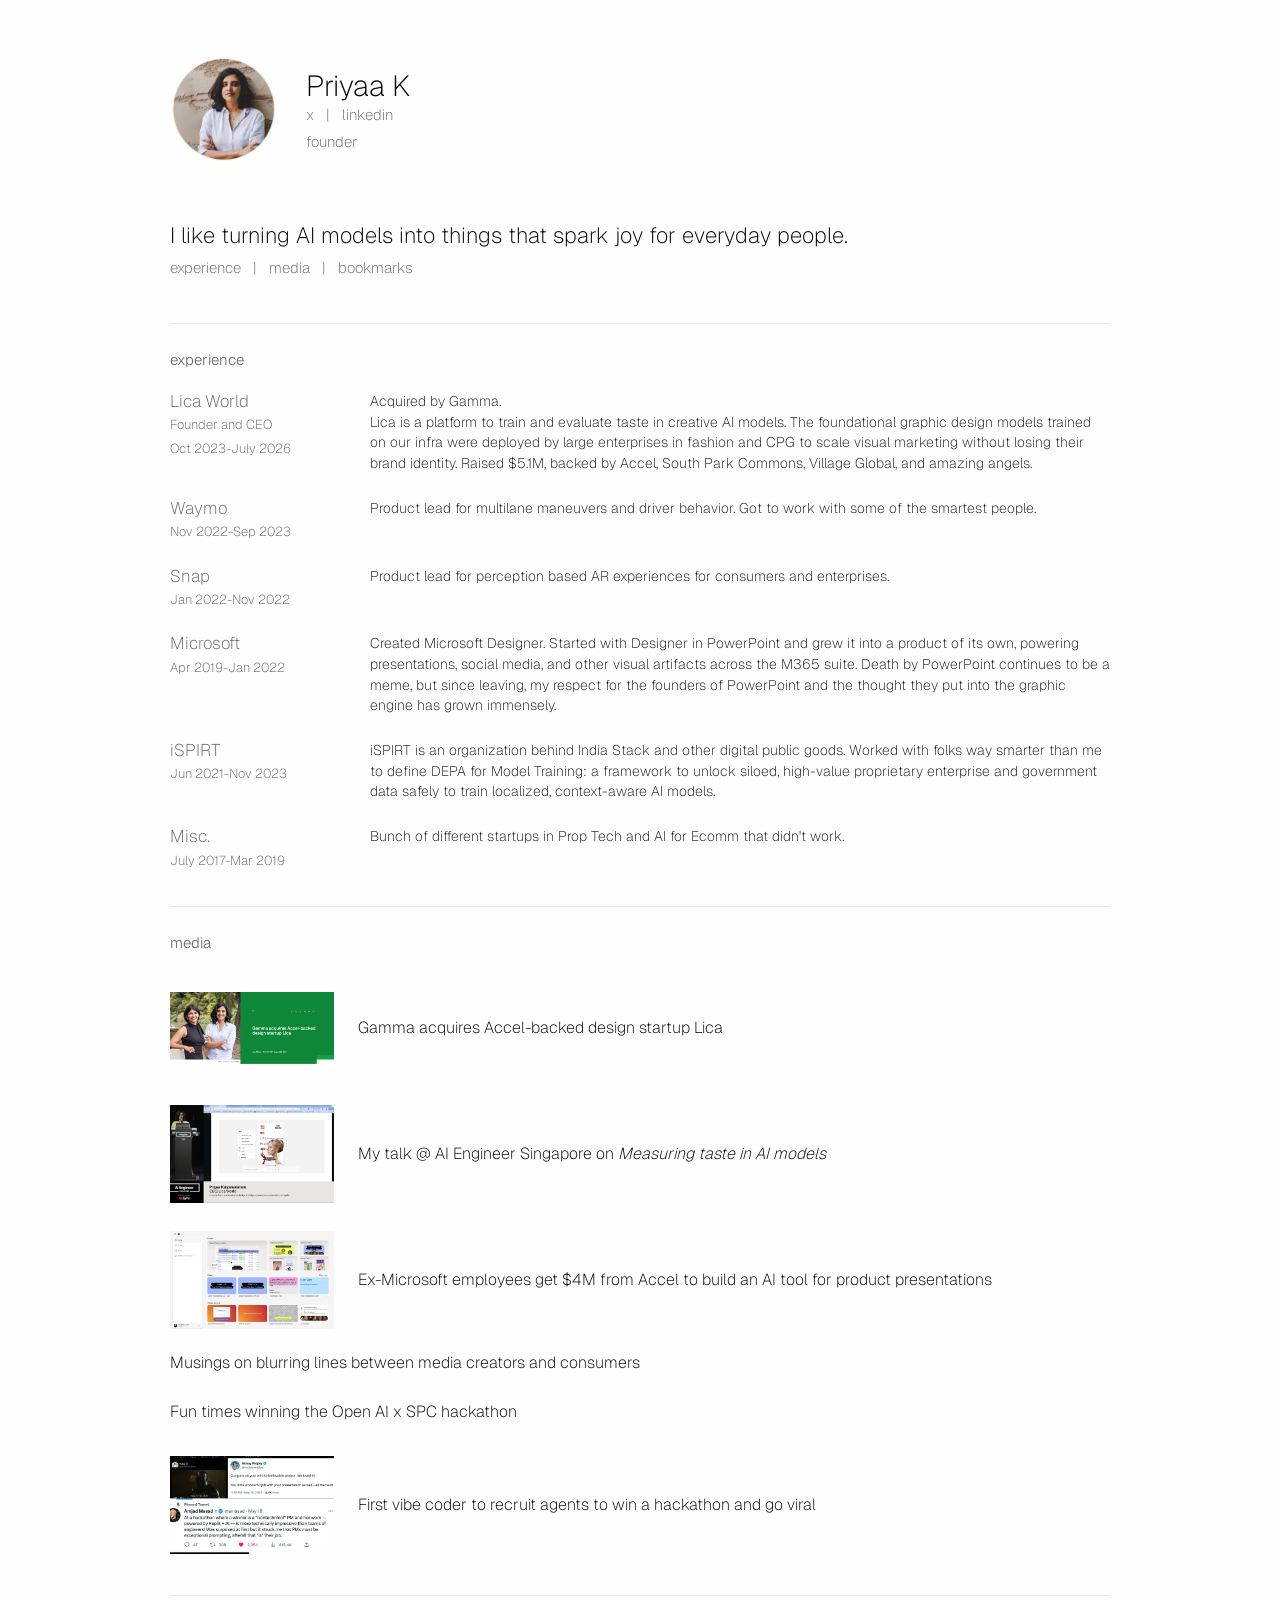
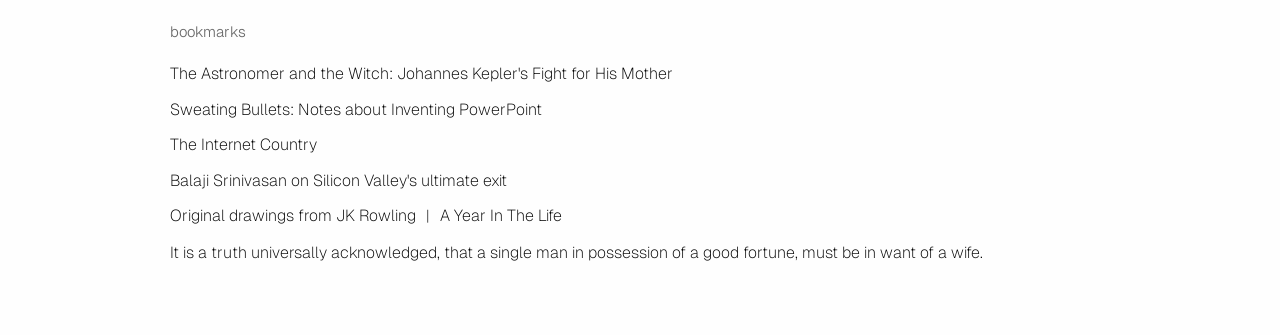
==== site/index.html @ ccb9b4a0 "Update Lica experience description" ====
<!doctype html>
<html lang="en">
  <head>
    <meta charset="utf-8" />
    <meta name="viewport" content="width=device-width, initial-scale=1" />
    <title>Priyaa</title>
    <meta
      name="description"
      content="Priyaa K. Founder working on AI models that spark joy for everyday people."
    />
    <link rel="icon" href="favicon.svg" type="image/svg+xml" />
    <link rel="stylesheet" href="styles.css" />
  </head>
  <body>
    <main class="page-shell">
      <header class="masthead">
        <img class="profile-photo" src="assets/profile.png" alt="Priyaa K" />
        <div class="identity">
          <h1>Priyaa K</h1>
          <nav class="socials" aria-label="social links">
            <a href="https://x.com/pritopian">x</a>
            <span>|</span>
            <a href="https://www.linkedin.com/in/priyaak">linkedin</a>
          </nav>
          <p>founder</p>
        </div>
      </header>

      <section class="hero" aria-label="intro">
        <p>I like turning AI models into things that spark joy for everyday people.</p>
        <nav class="jump-links" aria-label="section links">
          <a href="#experience">experience</a>
          <span>|</span>
          <a href="#media">media</a>
          <span>|</span>
          <a href="#bookmarks">bookmarks</a>
        </nav>
      </section>

      <section id="experience" class="section-block">
        <h2>experience</h2>
        <div class="experience-list">
          <article class="experience-item">
            <div class="experience-meta">
              <h3><a href="https://lica.world/">Lica World</a></h3>
              <p>Founder and CEO</p>
              <p>Oct 2023-July 2026</p>
            </div>
            <p>
              <a href="https://techcrunch.com/2026/08/25/gamma-acquires-accel-backed-design-startup-lica/">
                Acquired by Gamma.
              </a>
              <br />
              Lica is a platform to train and evaluate taste in creative AI models. The foundational
              graphic design models trained on our infra were deployed by large enterprises in
              fashion and CPG to scale visual marketing without losing their brand identity. Raised
              $5.1M, backed by Accel, South Park Commons, Village Global, and amazing angels.
            </p>
          </article>

          <article class="experience-item">
            <div class="experience-meta">
              <h3>Waymo</h3>
              <p>Nov 2022-Sep 2023</p>
            </div>
            <p>
              Product lead for multilane maneuvers and driver behavior. Got to work with some of
              the smartest people.
            </p>
          </article>

          <article class="experience-item">
            <div class="experience-meta">
              <h3>Snap</h3>
              <p>Jan 2022-Nov 2022</p>
            </div>
            <p>Product lead for perception based AR experiences for consumers and enterprises.</p>
          </article>

          <article class="experience-item">
            <div class="experience-meta">
              <h3>Microsoft</h3>
              <p>Apr 2019-Jan 2022</p>
            </div>
            <p>
              Created Microsoft Designer. Started with Designer in PowerPoint and grew it into a
              product of its own, powering presentations, social media, and other visual artifacts
              across the M365 suite. Death by PowerPoint continues to be a meme, but since leaving,
              my respect for the founders of PowerPoint and the thought they put into the graphic
              engine has grown immensely.
            </p>
          </article>

          <article class="experience-item">
            <div class="experience-meta">
              <h3>iSPIRT</h3>
              <p>Jun 2021-Nov 2023</p>
            </div>
            <p>
              iSPIRT is an organization behind India Stack and other digital public goods. Worked
              with folks way smarter than me to define DEPA for Model Training: a framework to
              unlock siloed, high-value proprietary enterprise and government data safely to train
              localized, context-aware AI models.
            </p>
          </article>

          <article class="experience-item">
            <div class="experience-meta">
              <h3>Misc.</h3>
              <p>July 2017-Mar 2019</p>
            </div>
            <p>Bunch of different startups in Prop Tech and AI for Ecomm that didn't work.</p>
          </article>
        </div>
      </section>

      <section id="media" class="section-block">
        <h2>media</h2>
        <div class="media-list">
          <article class="media-item media-item--article">
            <a href="https://techcrunch.com/2026/08/25/gamma-acquires-accel-backed-design-startup-lica/">
              <img src="assets/lica-gamma-article-screenshot.jpg" alt="" />
            </a>
            <span>
              <a href="https://www.gamma.app">Gamma</a>
              <a href="https://techcrunch.com/2026/08/25/gamma-acquires-accel-backed-design-startup-lica/">
                acquires Accel-backed design startup Lica
              </a>
            </span>
          </article>

          <a
            class="media-item"
            href="https://www.youtube.com/watch?v=m12vGjfbNlo&t=27241s"
          >
            <img src="assets/talk-thumbnail.png" alt="" />
            <span>
              My talk @ AI Engineer Singapore on
              <em>Measuring taste in AI models</em>
            </span>
          </a>

          <a
            class="media-item"
            href="https://techcrunch.com/2024/12/03/ex-microsoft-employees-get-4m-from-accel-to-build-an-ai-tool-for-product-presentations/"
          >
            <img src="assets/techcrunch-thumbnail.jpeg" alt="" />
            <span>Ex-Microsoft employees get $4M from Accel to build an AI tool for product presentations</span>
          </a>

          <article class="embed-item">
            <p class="embed-title">Musings on blurring lines between media creators and consumers</p>
            <blockquote class="twitter-tweet" data-dnt="true">
              <a href="https://x.com/gopalkraman/status/2047759199778849010"></a>
            </blockquote>
          </article>

          <article class="embed-item">
            <p class="embed-title">Fun times winning the Open AI x SPC hackathon</p>
            <blockquote class="twitter-tweet" data-dnt="true">
              <a href="https://x.com/JPBrebner/status/1765093057199042590/video/1"></a>
            </blockquote>
          </article>

          <a
            class="media-item"
            href="https://pritopian.substack.com/p/building-an-end-to-end-product-with-replit-ai"
          >
            <img src="assets/vibecoder-thumbnail.png" alt="" />
            <span>First vibe coder to recruit agents to win a hackathon and go viral</span>
          </a>
        </div>
      </section>

      <section id="bookmarks" class="section-block">
        <h2>bookmarks</h2>
        <div class="bookmark-list">
          <a href="https://www.themarginalian.org/2019/12/26/katharina-kepler-witchcraft-dream/">
            The Astronomer and the Witch: Johannes Kepler's Fight for His Mother
          </a>
          <a href="https://www.robertgaskins.com/powerpoint-history/sweating-bullets/gaskins-sweating-bullets-webpdf-isbn-9780985142414.pdf">
            Sweating Bullets: Notes about Inventing PowerPoint
          </a>
          <a href="https://www.tigerfeathers.in/p/the-internet-country">The Internet Country</a>
          <a href="https://www.youtube.com/watch?v=n1kfVAX7WGU">
            Balaji Srinivasan on Silicon Valley's ultimate exit
          </a>
          <p class="bookmark-pair">
            <a href="https://www.harrypotterfanzone.com/jk-rowling-sketches/">
              Original drawings from JK Rowling
            </a>
            <span>|</span>
            <a href="https://www.youtube.com/watch?v=p6-6zaa4NI4">A Year In The Life</a>
          </p>
          <a href="https://www.gutenberg.org/files/1342/1342-h/1342-h.htm#page_1">
            It is a truth universally acknowledged, that a single man in possession of a good
            fortune, must be in want of a wife.
          </a>
        </div>
      </section>
    </main>
    <script async src="https://platform.twitter.com/widgets.js" charset="utf-8"></script>
  </body>
</html>
---- site/styles.css ----
@import url("https://fonts.googleapis.com/css2?family=Geist:wght@200;300;400;500&display=swap");

:root {
  --bg: #fefefe;
  --text: #050505;
  --muted: #696969;
  --line: #e8e8e5;
  --hover: #006b5f;
}

* {
  box-sizing: border-box;
}

html {
  scroll-behavior: smooth;
}

body {
  margin: 0;
  background: var(--bg);
  color: var(--text);
  font-family: "Geist", "Helvetica Neue", Helvetica, Arial, sans-serif;
  font-stretch: normal;
  font-size: 15px;
  font-weight: 200;
  line-height: 1.48;
  letter-spacing: 0;
}

a {
  color: inherit;
  text-decoration: none;
  transition: color 160ms ease;
}

a:hover,
a:focus-visible {
  color: var(--hover);
}

img {
  display: block;
  max-width: 100%;
}

.page-shell {
  width: min(100% - 44px, 940px);
  margin: 0 auto;
  padding: 56px 0 72px;
}

.masthead {
  display: flex;
  align-items: center;
  gap: 24px;
  margin-bottom: 54px;
}

.profile-photo {
  width: 112px;
  height: 112px;
  border-radius: 999px;
  object-fit: cover;
}

.identity h1 {
  margin: 0 0 2px;
  font-size: clamp(23px, 2.6vw, 29px);
  font-weight: 200;
  line-height: 1.08;
}

.identity p,
.socials,
.jump-links,
.section-block h2,
.experience-meta p {
  color: var(--muted);
}

.identity p {
  margin: 4px 0 0;
  font-size: 15px;
}

.socials,
.jump-links {
  display: flex;
  gap: 12px;
  align-items: center;
  font-size: 15px;
}

.hero {
  margin-bottom: 44px;
}

.hero p {
  max-width: none;
  margin: 0 0 8px;
  font-size: clamp(18px, 2vw, 22px);
  font-weight: 200;
  line-height: 1.22;
  white-space: nowrap;
}

.jump-links {
  font-size: 15px;
}

.section-block {
  border-top: 1px solid var(--line);
  padding-top: 28px;
  margin-top: 36px;
  scroll-margin-top: 28px;
}

.section-block h2 {
  margin: 0 0 24px;
  font-size: 15px;
  font-weight: 300;
  line-height: 1;
}

.experience-list {
  display: grid;
  gap: 24px;
}

.experience-item {
  display: grid;
  grid-template-columns: 170px 1fr;
  gap: 30px;
}

.experience-meta h3 {
  margin: 0;
  color: var(--muted);
  font-size: 17px;
  font-weight: 200;
  line-height: 1.2;
}

.experience-meta p {
  margin: 4px 0 0;
  font-size: 13px;
}

.experience-item > p {
  margin: 0;
  max-width: 860px;
  color: #1d1d1d;
  font-size: 14px;
}

.media-list {
  display: grid;
  gap: 18px;
}

.media-item {
  display: grid;
  grid-template-columns: 164px 1fr;
  gap: 24px;
  align-items: center;
  min-height: 108px;
}

.media-item img {
  width: 164px;
  height: 98px;
  object-fit: cover;
  filter: saturate(0.94);
}

.media-item--article img {
  aspect-ratio: 16 / 7;
  background: #f7f6f2;
  height: auto;
  object-fit: contain;
  object-position: center top;
}

.media-item span,
.text-link,
.bookmark-list a {
  font-size: 16px;
  font-weight: 200;
  line-height: 1.35;
}

.media-item em {
  font-style: italic;
  font-weight: inherit;
}

.text-link {
  display: block;
  width: fit-content;
}

.embed-item {
  display: grid;
  gap: 10px;
}

.embed-title {
  margin: 0;
  font-size: 16px;
  font-weight: 200;
  line-height: 1.35;
}

.embed-item .twitter-tweet {
  margin: 0 !important;
}

.bookmark-list {
  display: grid;
  gap: 14px;
}

.bookmark-list a {
  width: fit-content;
}

.bookmark-pair {
  display: flex;
  gap: 10px;
  margin: 0;
}

@media (max-width: 720px) {
  body {
    font-size: 16px;
  }

  .page-shell {
    width: min(100% - 30px, 1120px);
    padding: 30px 0 52px;
  }

  .masthead {
    gap: 16px;
    margin-bottom: 38px;
  }

  .profile-photo {
    width: 92px;
    height: 92px;
  }

  .identity h1 {
    font-size: 24px;
  }

  .identity p,
  .socials {
    font-size: 15px;
  }

  .hero {
    margin-bottom: 36px;
  }

  .hero p {
    font-size: 19px;
    white-space: normal;
  }

  .experience-item,
  .media-item {
    grid-template-columns: 1fr;
    gap: 10px;
  }

  .experience-list {
    gap: 24px;
  }

  .experience-meta h3,
  .media-item span,
  .text-link,
  .bookmark-list a {
    font-size: 16px;
  }

  .media-item span {
    order: -1;
  }

  .experience-meta p {
    font-size: 13px;
  }

  .experience-item > p {
    font-size: 15px;
  }

  .media-item {
    align-items: start;
    min-height: 0;
  }

  .media-item img {
    width: min(100%, 320px);
    height: auto;
    aspect-ratio: 16 / 10;
  }

  .media-item--article img {
    aspect-ratio: 16 / 7;
    object-position: center top;
  }

}
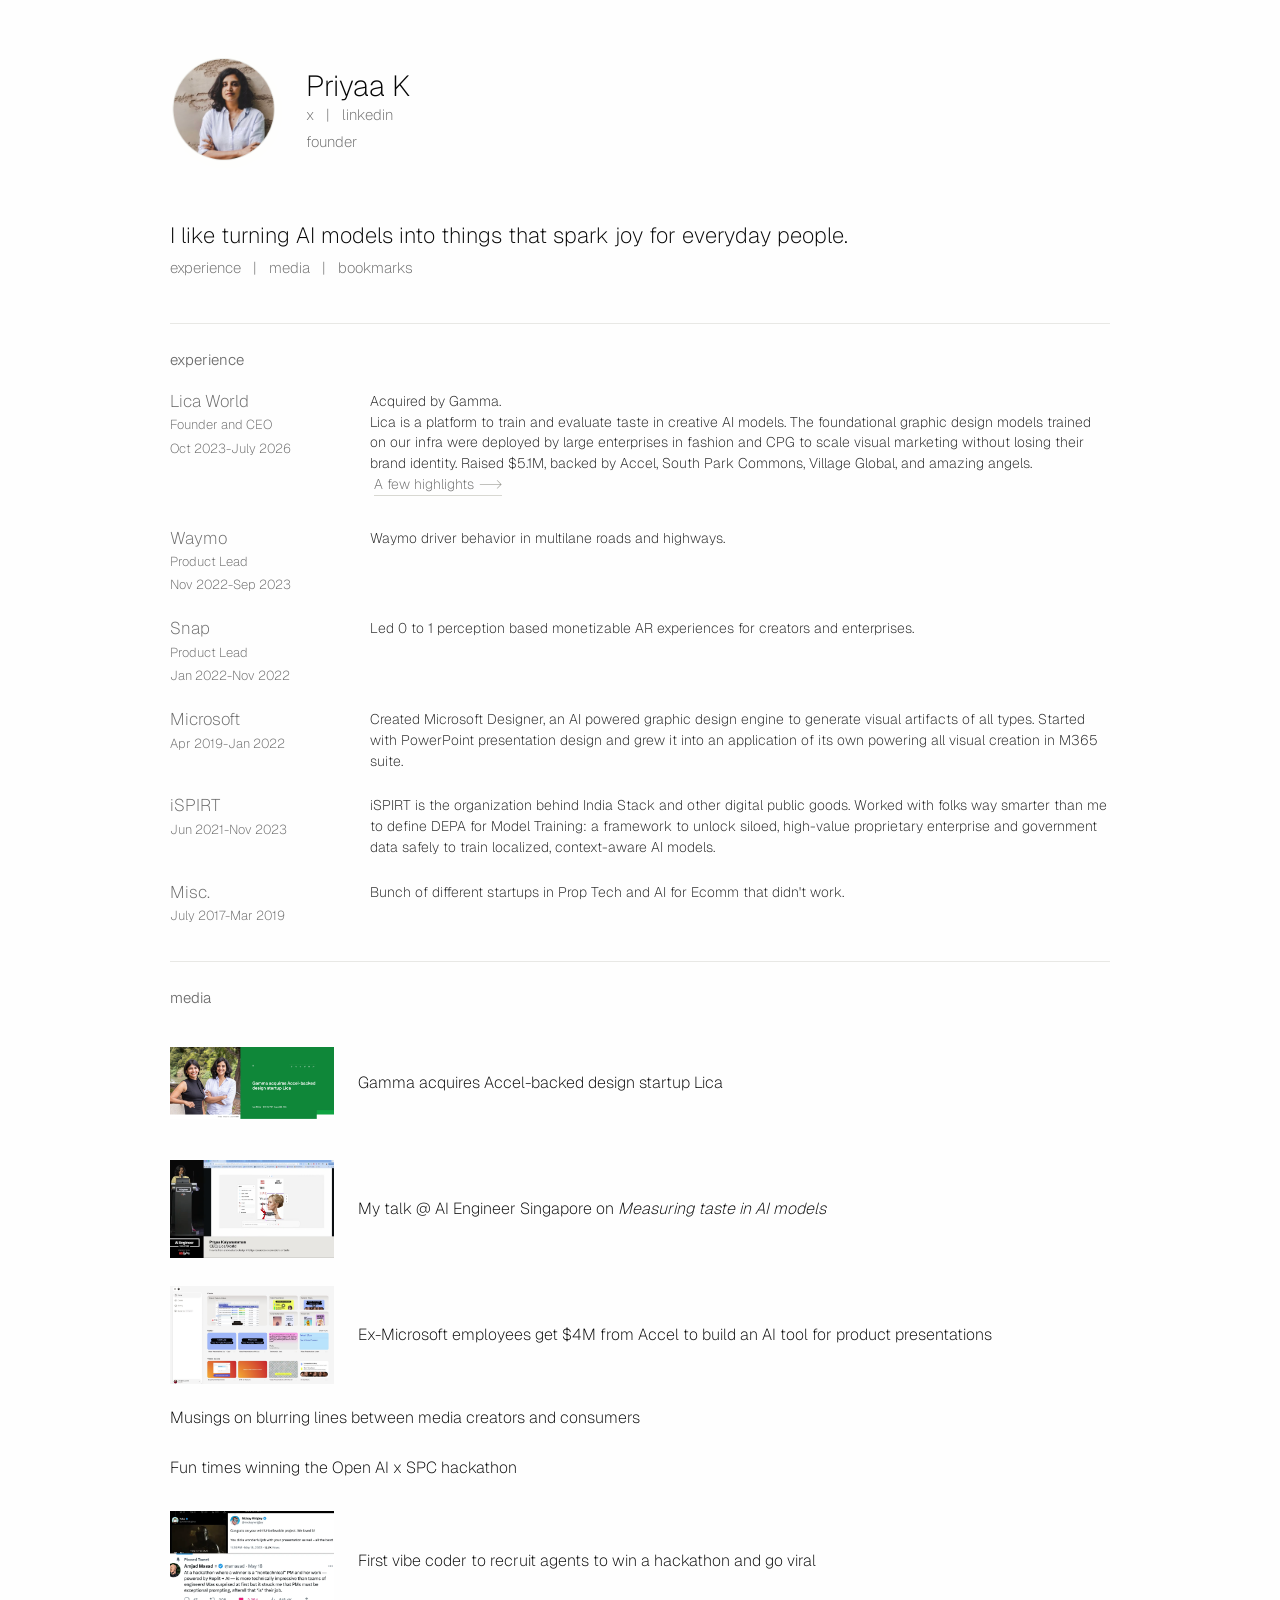
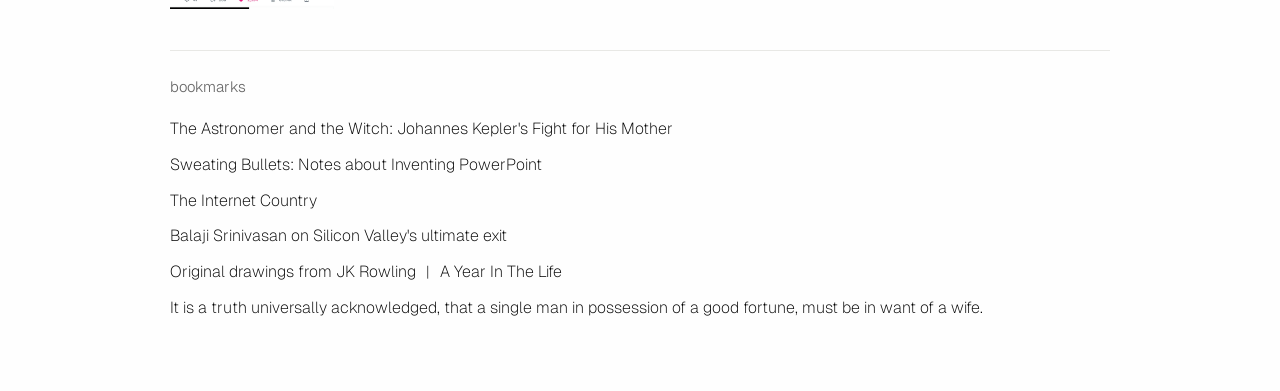
==== commit 6406b864: "Add Lica highlights and update experience copy" ====
--- a/site/index.html
+++ b/site/index.html
@@ -46,35 +46,73 @@
               <p>Founder and CEO</p>
               <p>Oct 2023-July 2026</p>
             </div>
-            <p>
-              <a href="https://techcrunch.com/2026/08/25/gamma-acquires-accel-backed-design-startup-lica/">
-                Acquired by Gamma.
-              </a>
-              <br />
-              Lica is a platform to train and evaluate taste in creative AI models. The foundational
-              graphic design models trained on our infra were deployed by large enterprises in
-              fashion and CPG to scale visual marketing without losing their brand identity. Raised
-              $5.1M, backed by Accel, South Park Commons, Village Global, and amazing angels.
-            </p>
+            <div class="experience-content">
+              <p>
+                <a href="https://techcrunch.com/2026/08/25/gamma-acquires-accel-backed-design-startup-lica/">
+                  Acquired by Gamma.
+                </a>
+                <br />
+                Lica is a platform to train and evaluate taste in creative AI models. The foundational
+                graphic design models trained on our infra were deployed by large enterprises in
+                fashion and CPG to scale visual marketing without losing their brand identity. Raised
+                $5.1M, backed by Accel, South Park Commons, Village Global, and amazing angels.
+                <button
+                  class="highlights-trigger"
+                  type="button"
+                  aria-expanded="false"
+                  aria-controls="lica-highlights"
+                >
+                  A few highlights
+                </button>
+              </p>
+              <div class="highlights" id="lica-highlights">
+                <ul>
+                  <li>
+                    Built the largest graphic design dataset of 1.5 Million+ layered compositions across
+                    presentations, posters, social media, and other design formats.
+                    <a href="https://x.com/pritopian/status/2035026611540746746">post</a>
+                    <span>|</span>
+                    <a href="https://arxiv.org/pdf/2603.16098v1">arxiv</a>
+                  </li>
+                  <li>
+                    Trained in-house graphic design models that generated structured, editable
+                    objects rather than flattened PNGs, enabling layer-level control and iteration.
+                    <a href="https://x.com/pritopian/status/2037167928114896987">x</a>
+                  </li>
+                  <li>
+                    Deployed agentic systems tuned for large ecomm brands in fashion and CPG, with
+                    dynamic token allocation and routing across open- and closed-source models to
+                    automate creative production at scale.
+                  </li>
+                  <li>
+                    Published Graphic Design Bench (GDB), the first benchmark evaluating frontier models
+                    on real-world design tasks drawn from professional creative workflows in
+                    enterprises.
+                    <a href="https://lica.world/blog/gdb-real-world-benchmark-for-graphic-design">blog</a>
+                    <span>|</span>
+                    <a href="https://github.com/lica-world/GDB">github</a>
+                  </li>
+                </ul>
+              </div>
+            </div>
           </article>
 
           <article class="experience-item">
             <div class="experience-meta">
               <h3>Waymo</h3>
+              <p>Product Lead</p>
               <p>Nov 2022-Sep 2023</p>
             </div>
-            <p>
-              Product lead for multilane maneuvers and driver behavior. Got to work with some of
-              the smartest people.
-            </p>
+            <p>Waymo driver behavior in multilane roads and highways.</p>
           </article>
 
           <article class="experience-item">
             <div class="experience-meta">
               <h3>Snap</h3>
+              <p>Product Lead</p>
               <p>Jan 2022-Nov 2022</p>
             </div>
-            <p>Product lead for perception based AR experiences for consumers and enterprises.</p>
+            <p>Led 0 to 1 perception based monetizable AR experiences for creators and enterprises.</p>
           </article>
 
           <article class="experience-item">
@@ -83,11 +121,10 @@
               <p>Apr 2019-Jan 2022</p>
             </div>
             <p>
-              Created Microsoft Designer. Started with Designer in PowerPoint and grew it into a
-              product of its own, powering presentations, social media, and other visual artifacts
-              across the M365 suite. Death by PowerPoint continues to be a meme, but since leaving,
-              my respect for the founders of PowerPoint and the thought they put into the graphic
-              engine has grown immensely.
+              Created Microsoft Designer, an AI powered graphic design engine to generate visual
+              artifacts of all types. Started
+              with PowerPoint presentation design and grew it into an application of its own powering
+              all visual creation in M365 suite.
             </p>
           </article>
 
@@ -97,7 +134,7 @@
               <p>Jun 2021-Nov 2023</p>
             </div>
             <p>
-              iSPIRT is an organization behind India Stack and other digital public goods. Worked
+              iSPIRT is the organization behind India Stack and other digital public goods. Worked
               with folks way smarter than me to define DEPA for Model Training: a framework to
               unlock siloed, high-value proprietary enterprise and government data safely to train
               localized, context-aware AI models.
@@ -199,6 +236,36 @@
         </div>
       </section>
     </main>
+    <script>
+      document.querySelectorAll(".experience-content").forEach((section) => {
+        const trigger = section.querySelector(".highlights-trigger");
+        const panel = section.querySelector(".highlights");
+
+        if (!trigger || !panel) {
+          return;
+        }
+
+        const setOpen = (open) => {
+          section.classList.toggle("is-highlights-open", open);
+          trigger.setAttribute("aria-expanded", String(open));
+        };
+
+        trigger.addEventListener("click", () => {
+          const pinned = section.dataset.highlightsPinned === "true";
+          section.dataset.highlightsPinned = pinned ? "false" : "true";
+          setOpen(!pinned);
+        });
+
+        trigger.addEventListener("mouseenter", () => setOpen(true));
+        trigger.addEventListener("focus", () => setOpen(true));
+
+        section.addEventListener("mouseleave", () => {
+          if (section.dataset.highlightsPinned !== "true") {
+            setOpen(false);
+          }
+        });
+      });
+    </script>
     <script async src="https://platform.twitter.com/widgets.js" charset="utf-8"></script>
   </body>
 </html>
--- a/site/styles.css
+++ b/site/styles.css
@@ -147,11 +147,112 @@
   font-size: 13px;
 }
 
-.experience-item > p {
+.experience-content {
+  display: grid;
+  gap: 8px;
+  max-width: 860px;
+}
+
+.experience-item > p,
+.experience-content > p {
   margin: 0;
   max-width: 860px;
   color: #1d1d1d;
   font-size: 14px;
+}
+
+.highlights {
+  max-height: 0;
+  overflow: hidden;
+  color: #73736d;
+  font-size: 14px;
+  opacity: 0;
+  transform: translateY(-2px);
+  transition:
+    max-height 220ms ease,
+    opacity 180ms ease,
+    transform 180ms ease;
+}
+
+.experience-content.is-highlights-open .highlights,
+.experience-content:focus-within .highlights {
+  max-height: 560px;
+  opacity: 1;
+  transform: translateY(0);
+}
+
+.highlights-trigger {
+  appearance: none;
+  display: inline-flex;
+  align-items: baseline;
+  gap: 5px;
+  width: fit-content;
+  margin: 0 0 0 4px;
+  padding: 0;
+  border: 0;
+  border-bottom: 1px solid #d8d8d2;
+  background: transparent;
+  color: var(--muted);
+  cursor: pointer;
+  font: inherit;
+  font-size: inherit;
+  font-weight: 200;
+  letter-spacing: 0;
+  line-height: inherit;
+  text-align: left;
+}
+
+.highlights-trigger::after {
+  content: "-->";
+  color: #9a9a93;
+  font-size: 13px;
+  line-height: 1;
+}
+
+.highlights-trigger[aria-expanded="true"]::after {
+  content: "-->";
+}
+
+.highlights-trigger:hover,
+.highlights-trigger:focus-visible {
+  color: var(--hover);
+  outline: none;
+}
+
+.highlights ul {
+  display: grid;
+  gap: 9px;
+  list-style: none;
+  margin: 12px 0 0;
+  padding-left: 0;
+}
+
+.highlights li {
+  position: relative;
+  padding-left: 16px;
+}
+
+.highlights li::before {
+  content: "";
+  position: absolute;
+  top: 0.72em;
+  left: 1px;
+  width: 4px;
+  height: 4px;
+  border-radius: 999px;
+  background: #d0d0ca;
+}
+
+.highlights a {
+  color: #7f7f78;
+  text-decoration: underline;
+  text-decoration-color: #d8d8d2;
+  text-underline-offset: 3px;
+}
+
+.highlights a:hover,
+.highlights a:focus-visible {
+  color: var(--hover);
 }
 
 .media-list {
@@ -175,11 +276,9 @@
 }
 
 .media-item--article img {
-  aspect-ratio: 16 / 7;
-  background: #f7f6f2;
+  aspect-ratio: auto;
   height: auto;
   object-fit: contain;
-  object-position: center top;
 }
 
 .media-item span,
@@ -294,7 +393,9 @@
     font-size: 13px;
   }
 
-  .experience-item > p {
+  .experience-item > p,
+  .experience-content > p,
+  .highlights {
     font-size: 15px;
   }
 
@@ -310,8 +411,7 @@
   }
 
   .media-item--article img {
-    aspect-ratio: 16 / 7;
-    object-position: center top;
-  }
-
-}
+    aspect-ratio: auto;
+  }
+
+}
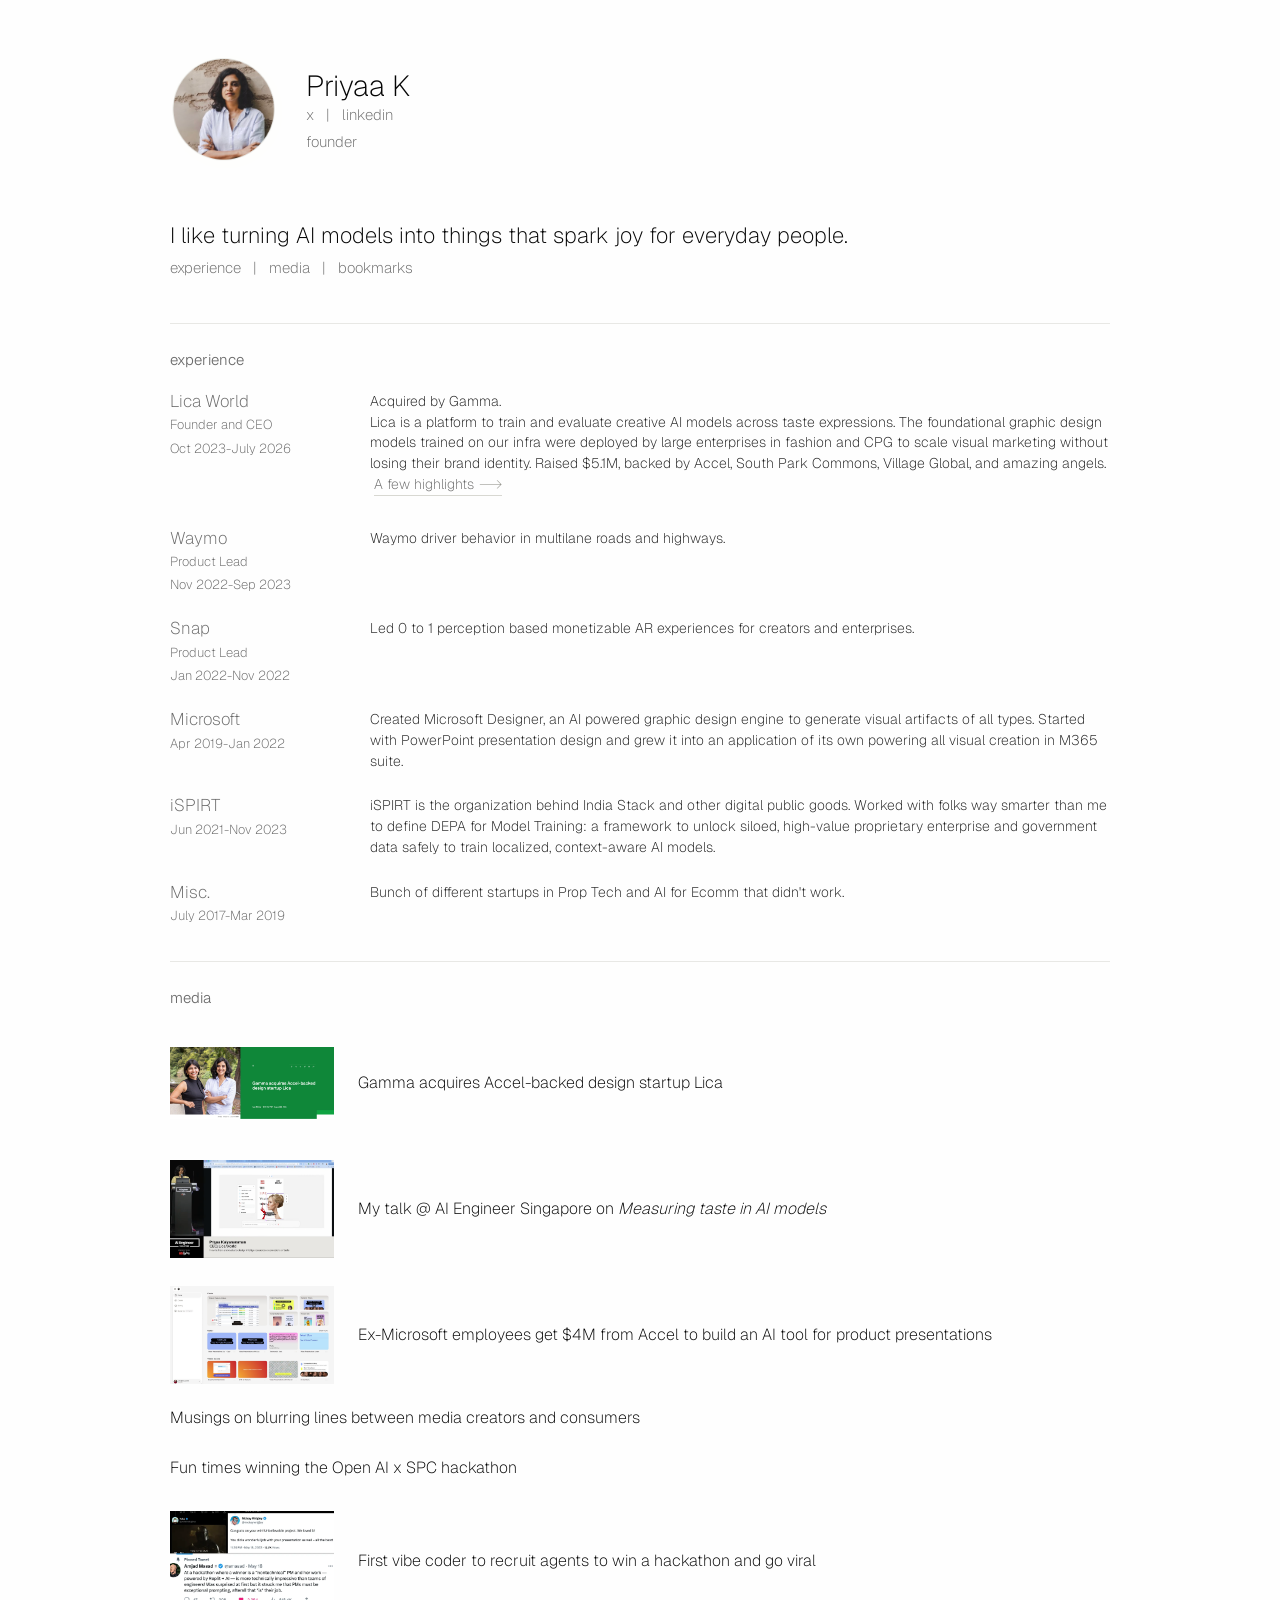
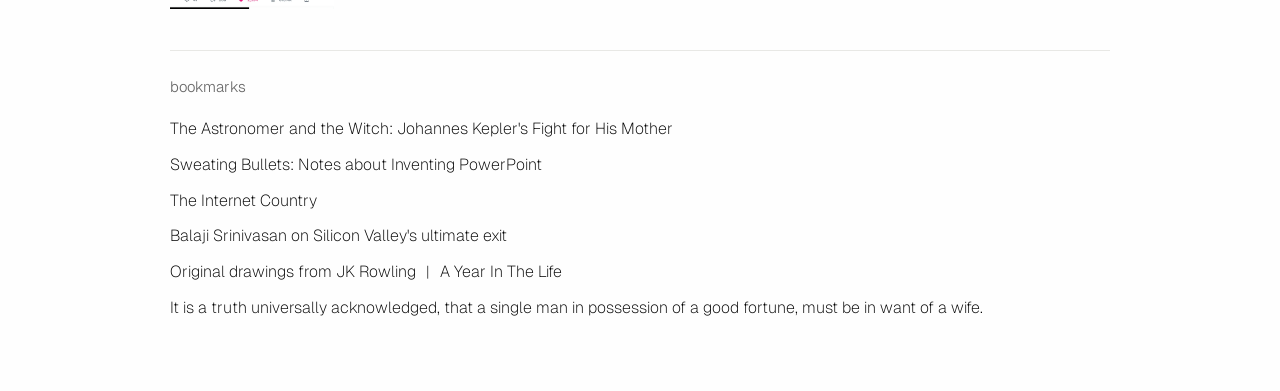
==== commit de1835a5: "Update Lica description" ====
--- a/site/index.html
+++ b/site/index.html
@@ -8,7 +8,8 @@
       name="description"
       content="Priyaa K. Founder working on AI models that spark joy for everyday people."
     />
-    <link rel="icon" href="favicon.svg" type="image/svg+xml" />
+    <link rel="icon" href="favicon.png" type="image/png" />
+    <link rel="apple-touch-icon" href="apple-touch-icon.png" />
     <link rel="stylesheet" href="styles.css" />
   </head>
   <body>
@@ -52,10 +53,11 @@
                   Acquired by Gamma.
                 </a>
                 <br />
-                Lica is a platform to train and evaluate taste in creative AI models. The foundational
-                graphic design models trained on our infra were deployed by large enterprises in
-                fashion and CPG to scale visual marketing without losing their brand identity. Raised
-                $5.1M, backed by Accel, South Park Commons, Village Global, and amazing angels.
+                Lica is a platform to train and evaluate creative AI models across taste expressions.
+                The foundational graphic design models trained on our infra were deployed by large
+                enterprises in fashion and CPG to scale visual marketing without losing their brand
+                identity. Raised $5.1M, backed by Accel, South Park Commons, Village Global, and
+                amazing angels.
                 <button
                   class="highlights-trigger"
                   type="button"
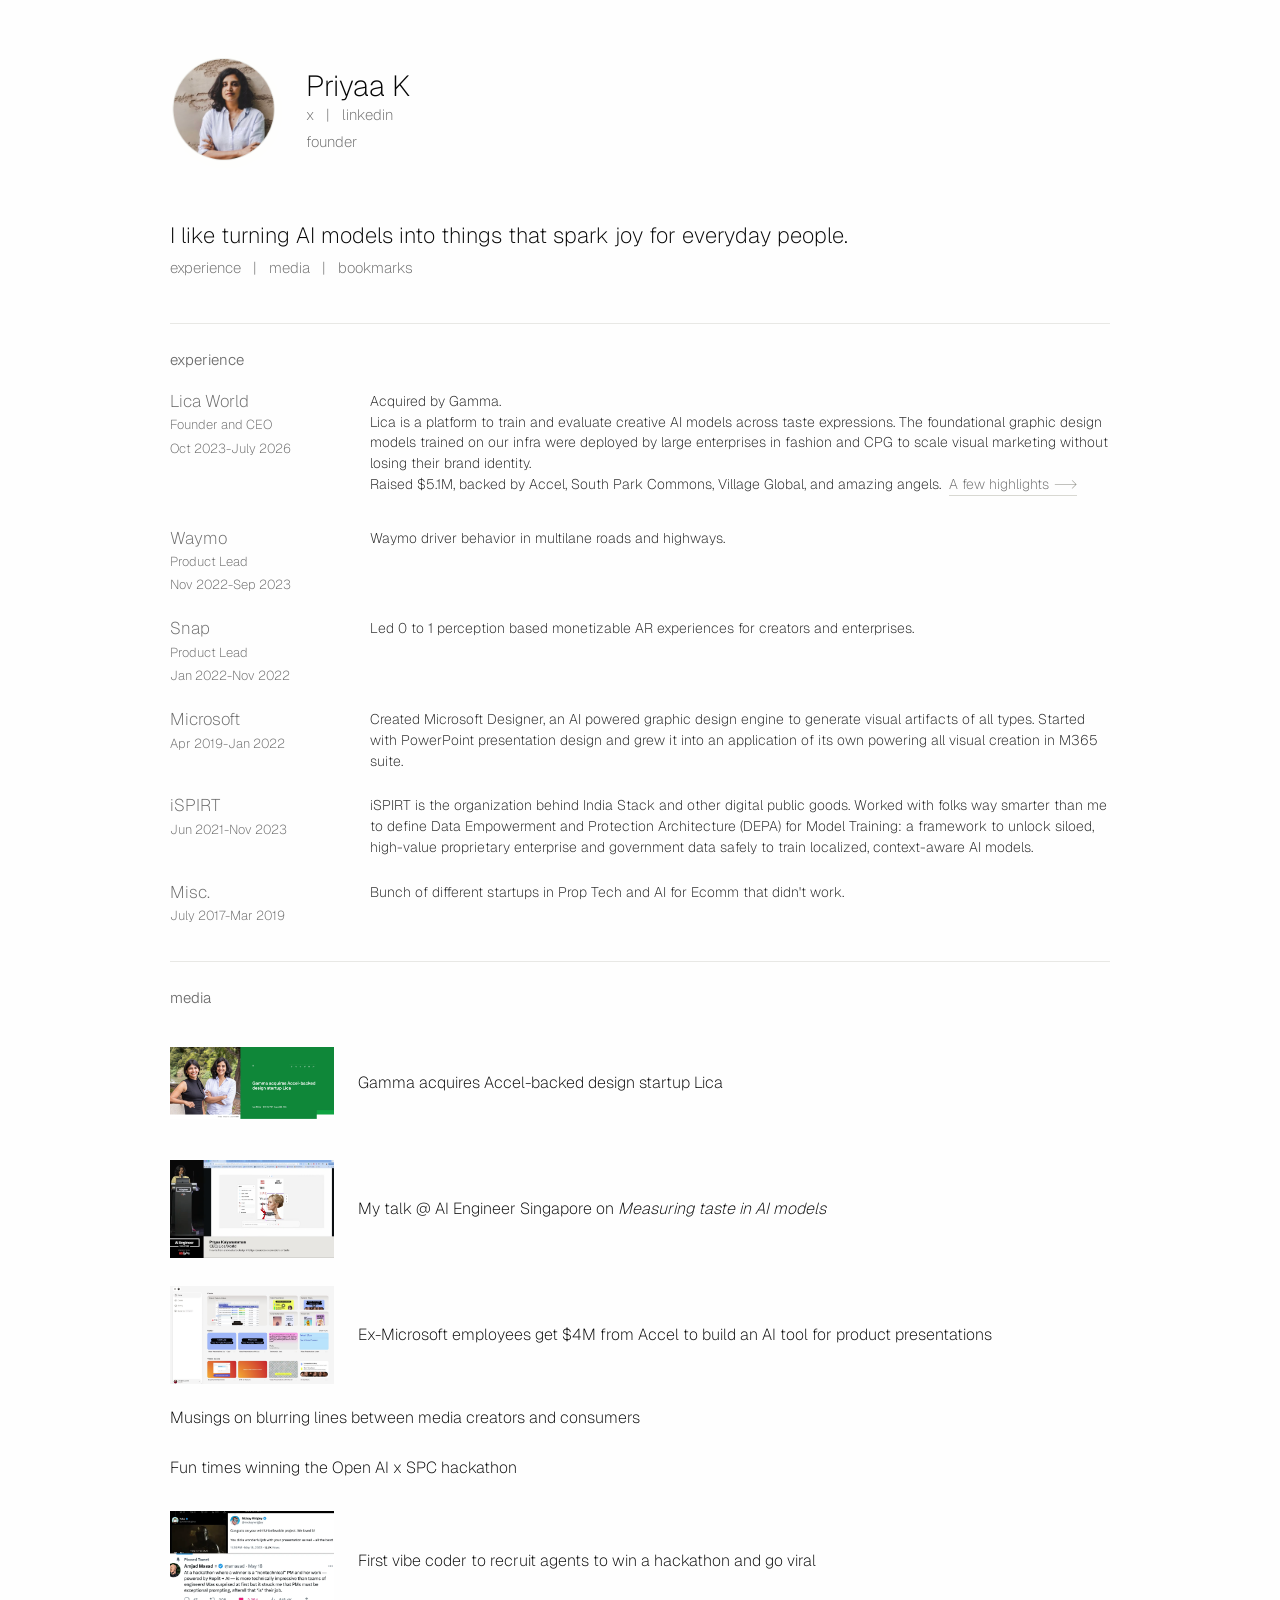
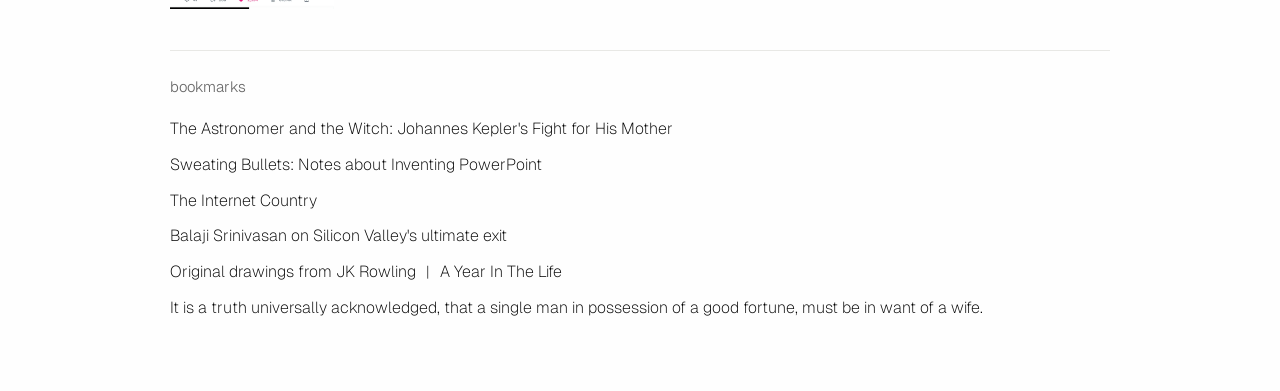
==== commit 7be0aca7: "Expand DEPA description" ====
--- a/site/index.html
+++ b/site/index.html
@@ -56,8 +56,9 @@
                 Lica is a platform to train and evaluate creative AI models across taste expressions.
                 The foundational graphic design models trained on our infra were deployed by large
                 enterprises in fashion and CPG to scale visual marketing without losing their brand
-                identity. Raised $5.1M, backed by Accel, South Park Commons, Village Global, and
-                amazing angels.
+                identity.
+                <br />
+                Raised $5.1M, backed by Accel, South Park Commons, Village Global, and amazing angels.
                 <button
                   class="highlights-trigger"
                   type="button"
@@ -137,9 +138,9 @@
             </div>
             <p>
               iSPIRT is the organization behind India Stack and other digital public goods. Worked
-              with folks way smarter than me to define DEPA for Model Training: a framework to
-              unlock siloed, high-value proprietary enterprise and government data safely to train
-              localized, context-aware AI models.
+              with folks way smarter than me to define Data Empowerment and Protection Architecture
+              (DEPA) for Model Training: a framework to unlock siloed, high-value proprietary
+              enterprise and government data safely to train localized, context-aware AI models.
             </p>
           </article>
 
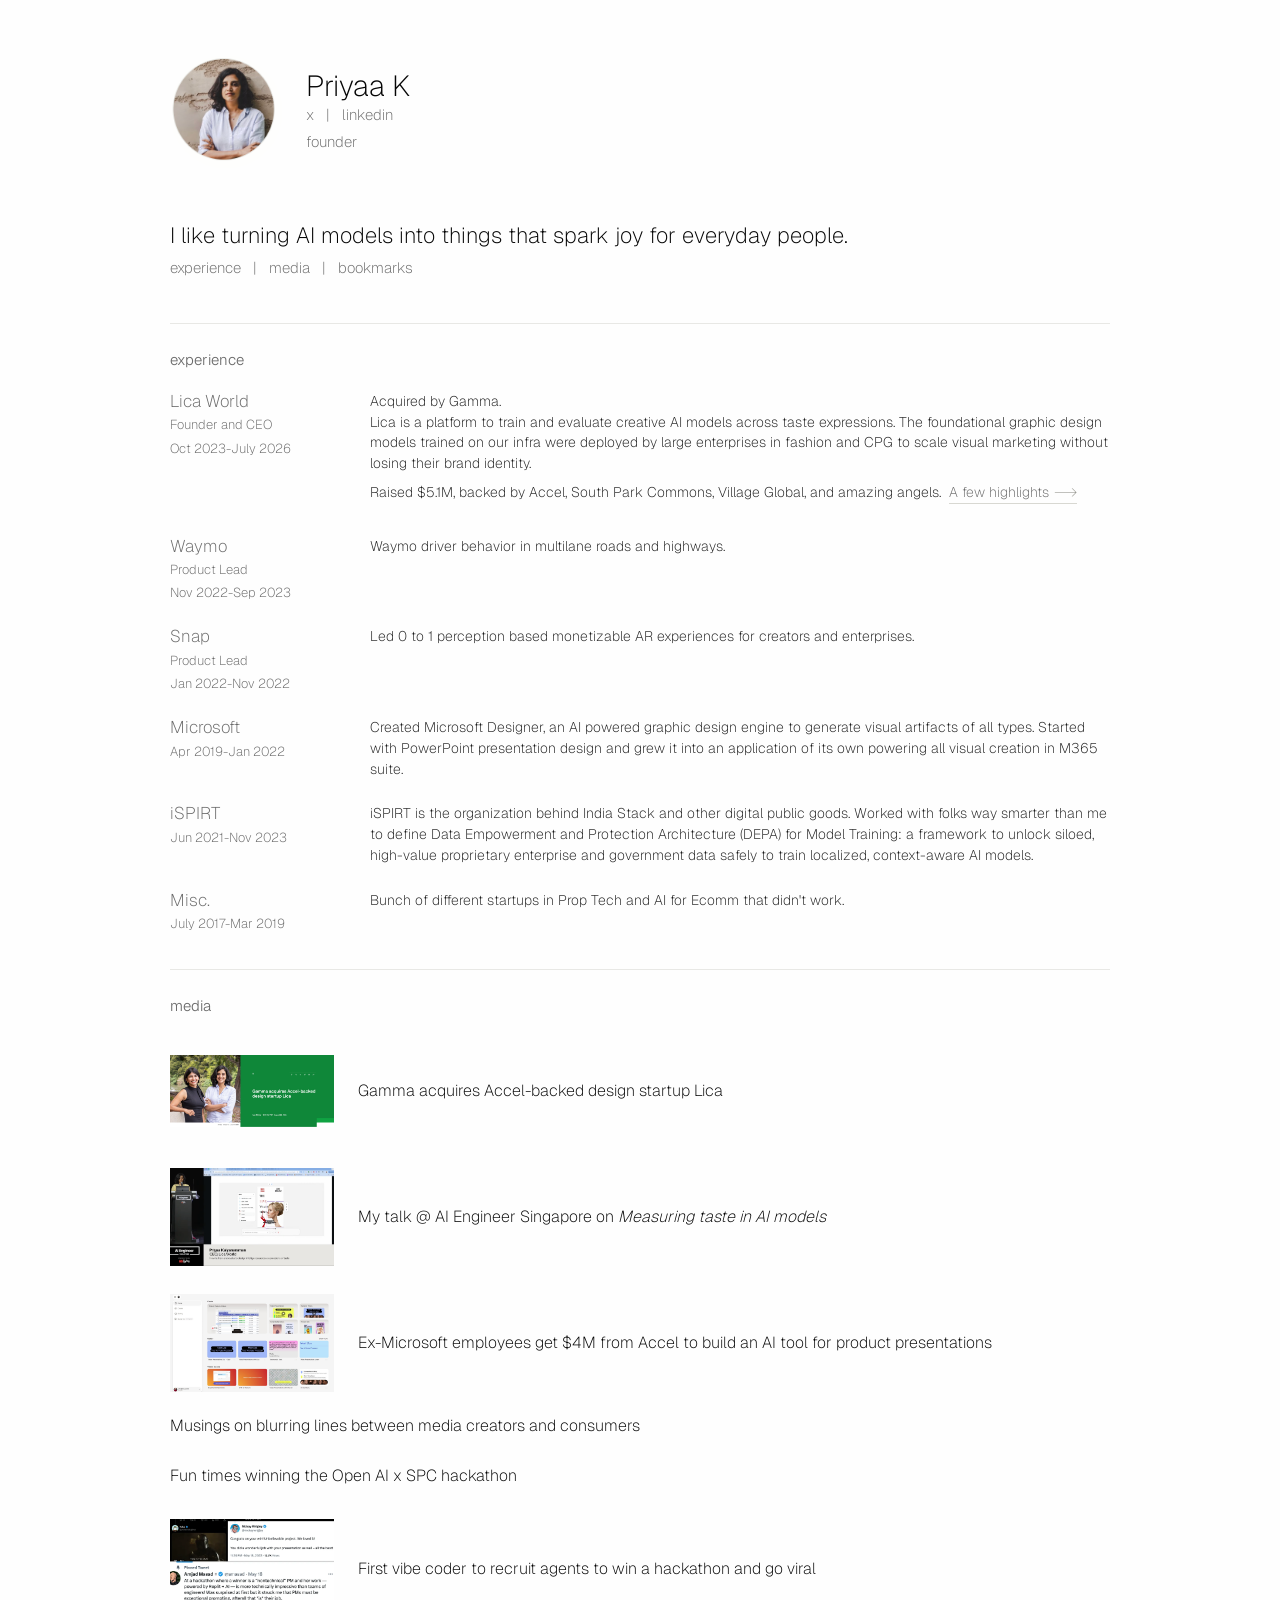
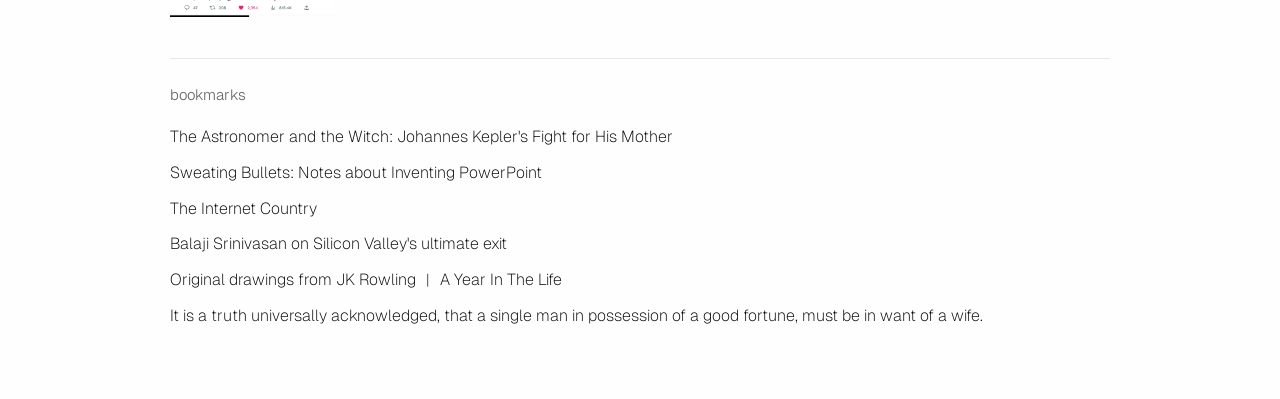
==== commit e6f9fe3a: "Separate Lica fundraising line" ====
--- a/site/index.html
+++ b/site/index.html
@@ -57,7 +57,8 @@
                 The foundational graphic design models trained on our infra were deployed by large
                 enterprises in fashion and CPG to scale visual marketing without losing their brand
                 identity.
-                <br />
+              </p>
+              <p>
                 Raised $5.1M, backed by Accel, South Park Commons, Village Global, and amazing angels.
                 <button
                   class="highlights-trigger"
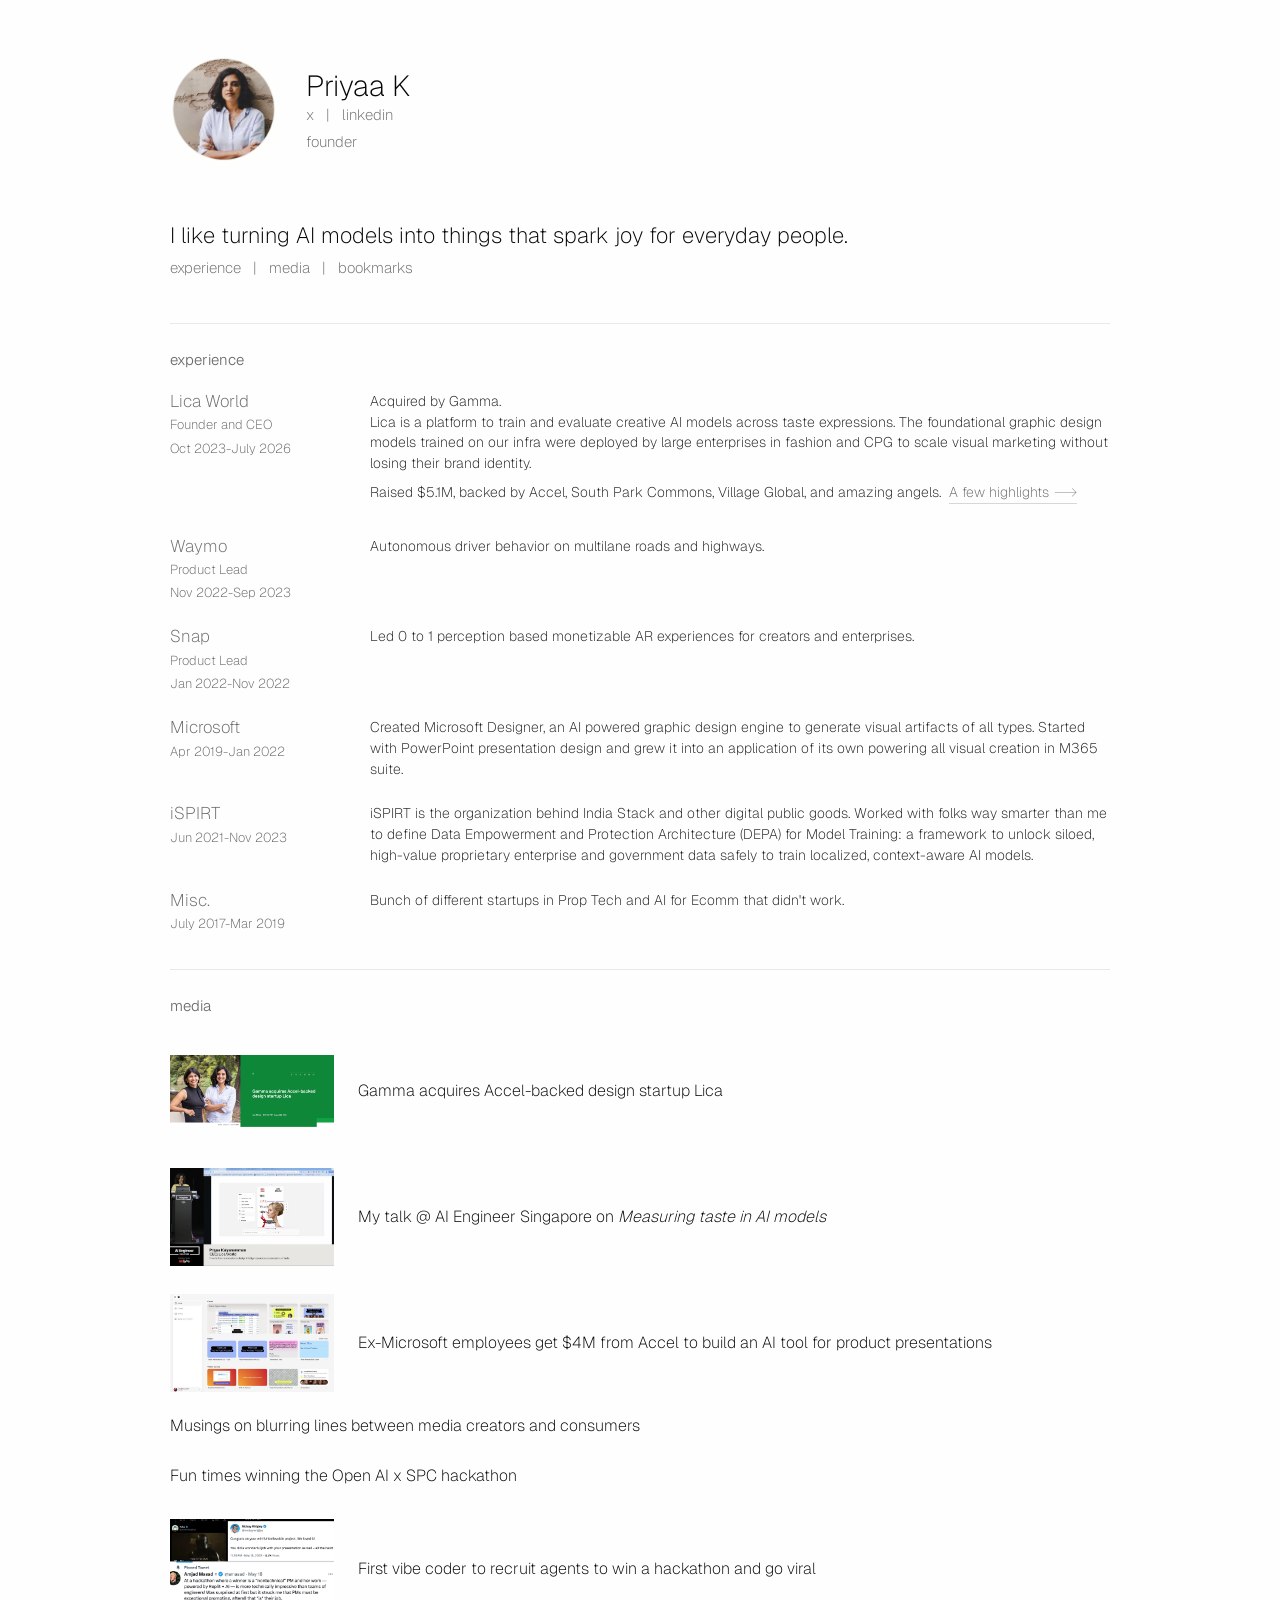
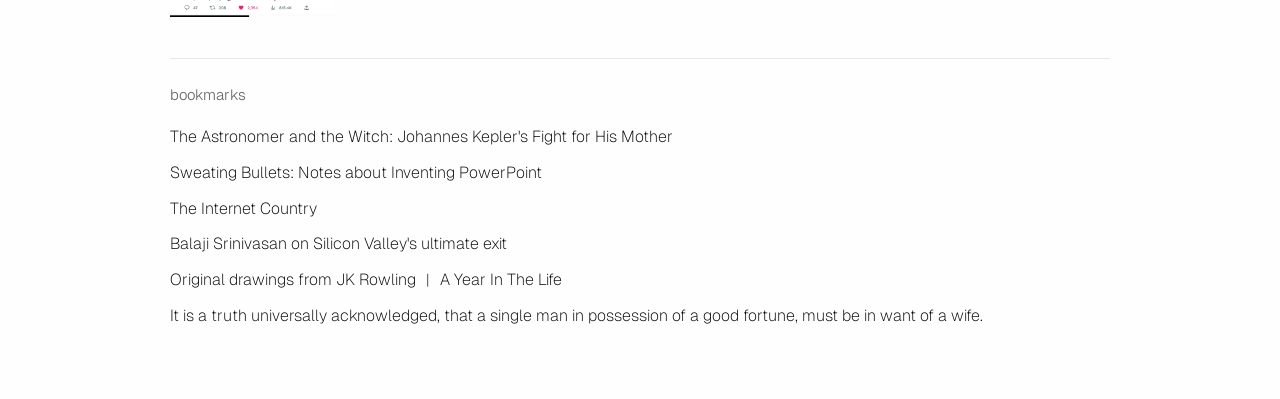
==== commit ab7b9743: "Update Waymo description" ====
--- a/site/index.html
+++ b/site/index.html
@@ -8,8 +8,7 @@
       name="description"
       content="Priyaa K. Founder working on AI models that spark joy for everyday people."
     />
-    <link rel="icon" href="favicon.png" type="image/png" />
-    <link rel="apple-touch-icon" href="apple-touch-icon.png" />
+    <link rel="icon" href="favicon.svg" type="image/svg+xml" />
     <link rel="stylesheet" href="styles.css" />
   </head>
   <body>
@@ -107,7 +106,7 @@
               <p>Product Lead</p>
               <p>Nov 2022-Sep 2023</p>
             </div>
-            <p>Waymo driver behavior in multilane roads and highways.</p>
+            <p>Autonomous driver behavior on multilane roads and highways.</p>
           </article>
 
           <article class="experience-item">
